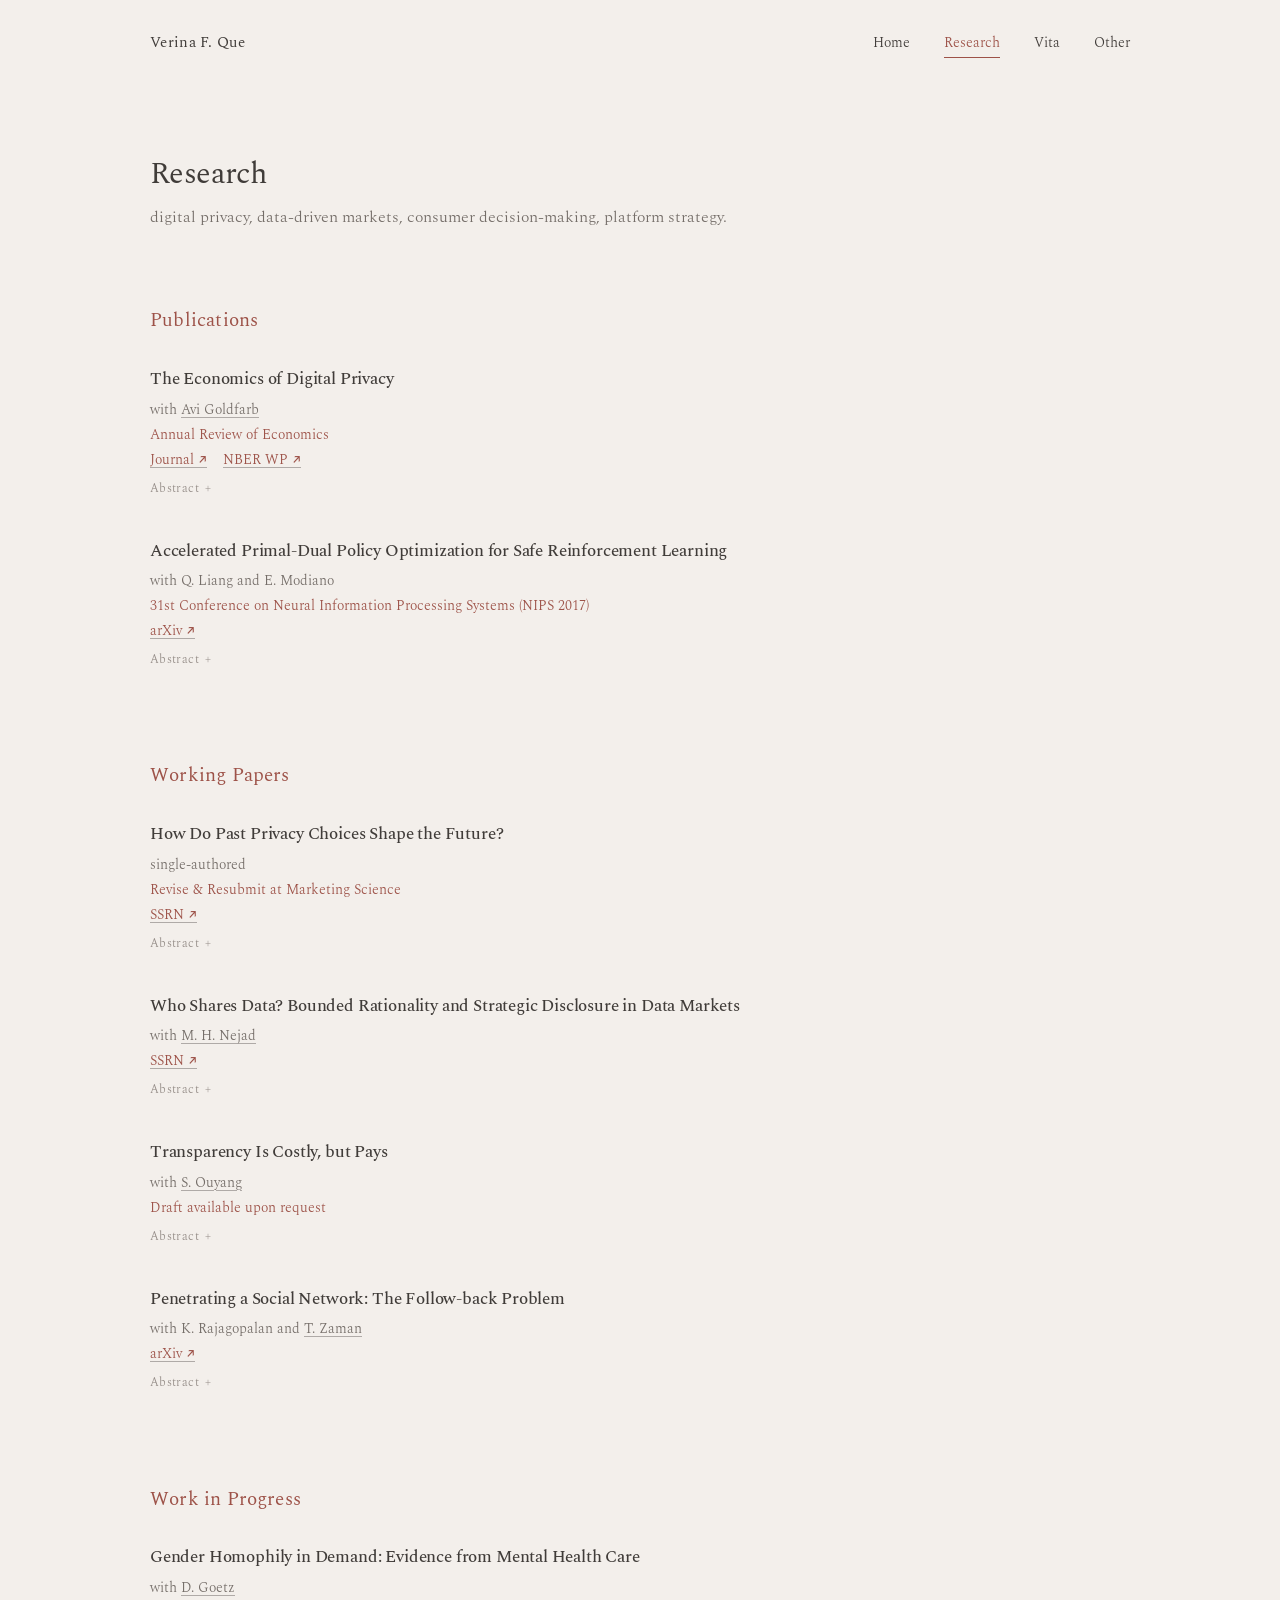
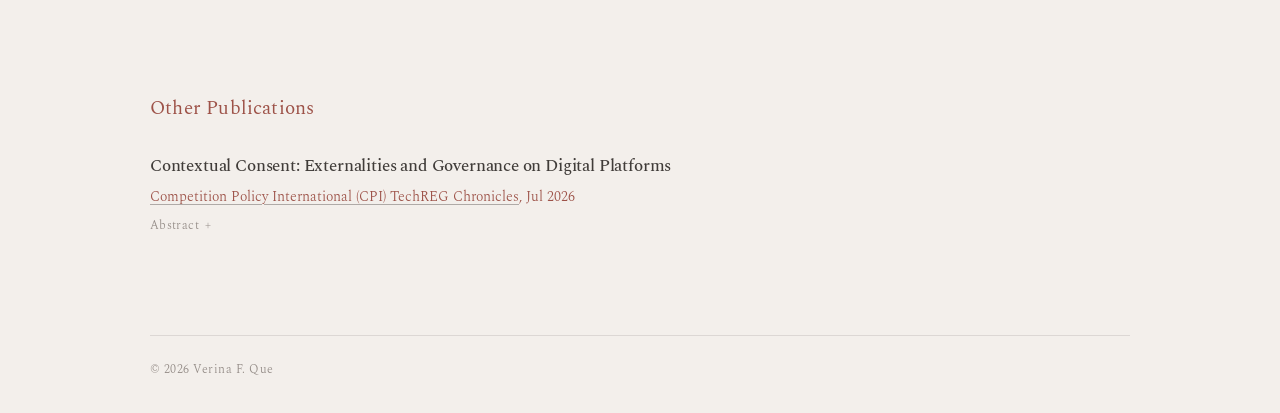
==== research.html @ 129c1a10 "Add files via upload publish personal web" ====
<!doctype html>
<html lang="en">
<head>
  <meta charset="utf-8">
  <meta name="viewport" content="width=device-width, initial-scale=1">
  <title>Research | Verina F. Que</title>
  <meta name="description" content="Publications, working papers, work in progress, and other publications by Verina F. Que.">
  <meta name="author" content="Verina F. Que">
  <meta name="theme-color" content="#F3EFEB">
  <link rel="preconnect" href="https://fonts.googleapis.com">
  <link rel="preconnect" href="https://fonts.gstatic.com" crossorigin>
  <link href="https://fonts.googleapis.com/css2?family=Spectral:wght@300;400;500;600&amp;display=swap" rel="stylesheet">
  <link rel="stylesheet" href="assets/css/style.css">
</head>
<body>
  <a class="skip-link" href="#main-content">Skip to content</a>

  <header class="site-header">
    <div class="header-inner">
      <a class="site-mark" href="index.html">Verina F. Que</a>
      <nav class="site-nav" aria-label="Primary navigation">
        <a href="index.html">Home</a>
        <a href="research.html" aria-current="page">Research</a>
        <a href="vita.html">Vita</a>
        <a href="other.html">Other</a>
      </nav>
    </div>
  </header>

  <main class="site-main" id="main-content">
    <header class="page-heading">
      <h1 class="page-title">Research</h1>
      <p class="page-deck">digital privacy, data-driven markets, consumer decision-making, platform strategy.</p>
    </header>

    <div class="research-content">
      <section class="research-section" aria-labelledby="publications-title">
        <h2 id="publications-title">Publications</h2>
        <ol class="paper-list">
          <li class="paper">
            <article>
              <h3 class="paper-title"><a href="https://www.annualreviews.org/doi/abs/10.1146/annurev-economics-082322-014346" target="_blank" rel="noopener">The Economics of Digital Privacy</a></h3>
              <p class="paper-authors">with <a href="https://www.avigoldfarb.com/" target="_blank" rel="noopener">Avi Goldfarb</a></p>
              <p class="paper-status"><span class="journal">Annual Review of Economics</span></p>
              <p class="paper-links">
                <a class="accent-link" href="https://www.annualreviews.org/doi/abs/10.1146/annurev-economics-082322-014346" target="_blank" rel="noopener">Journal ↗</a>
                <a class="accent-link" href="https://www.nber.org/papers/w30943" target="_blank" rel="noopener">NBER WP ↗</a>
              </p>
              <details class="abstract">
                <summary aria-expanded="false">Abstract</summary>
                <p>There has been increasing attention to privacy in the media and in regulatory discussions. This is a consequence of the increased usefulness of digital data. The literature has emphasized the benefits and costs of digital data flows to consumers and firms. The benefits arise in the form of data-driven innovation, higher-quality products and services that match consumer needs, and increased profits. The costs relate to the intrinsic and instrumental values of privacy. Under standard economic assumptions, this framing of a cost-benefit trade-off might suggest little role for regulation beyond ensuring consumers are appropriately informed in a robust competitive environment. The empirical literature thus far has focused on this direct cost-benefit assessment, examining how privacy regulations have affected various market outcomes. However, an increasing body of theory work emphasizes externalities related to data flows. These externalities, both positive and negative, suggest benefits to the targeted regulation of digital privacy.</p>
              </details>
            </article>
          </li>

          <li class="paper">
            <article>
              <h3 class="paper-title"><a href="https://arxiv.org/abs/1802.06480" target="_blank" rel="noopener">Accelerated Primal-Dual Policy Optimization for Safe Reinforcement Learning</a></h3>
              <p class="paper-authors">with Q. Liang and E. Modiano</p>
              <p class="paper-status"><span class="journal">31st Conference on Neural Information Processing Systems (NIPS 2017)</span></p>
              <p class="paper-links"><a class="accent-link" href="https://arxiv.org/abs/1802.06480" target="_blank" rel="noopener">arXiv ↗</a></p>
              <details class="abstract">
                <summary aria-expanded="false">Abstract</summary>
                <p>Constrained Markov Decision Process (CMDP) is a natural framework for reinforcement learning tasks with safety constraints, where agents learn a policy that maximizes the long-term reward while satisfying the constraints on the long-term cost. A canonical approach for solving CMDPs is the primal-dual method which updates parameters in primal and dual spaces in turn. Existing methods for CMDPs only use on-policy data for dual updates, which results in sample inefficiency and slow convergence. In this paper, we propose a policy search method for CMDPs called Accelerated Primal-Dual Optimization (APDO), which incorporates an off-policy trained dual variable in the dual update procedure while updating the policy in primal space with on-policy likelihood ratio gradient. Experimental results on a simulated robot locomotion task show that APDO achieves better sample efficiency and faster convergence than state-of-the-art approaches for CMDPs.</p>
              </details>
            </article>
          </li>
        </ol>
      </section>

      <section class="research-section" aria-labelledby="working-papers-title">
        <h2 id="working-papers-title">Working Papers</h2>
        <ol class="paper-list">
          <li class="paper">
            <article>
              <h3 class="paper-title"><a href="https://papers.ssrn.com/abstract=6432042" target="_blank" rel="noopener">How Do Past Privacy Choices Shape the Future?</a></h3>
              <p class="paper-authors">single-authored</p>
              <p class="paper-status"><span class="highlight">Revise &amp; Resubmit at Marketing Science</span></p>
              <p class="paper-links"><a class="accent-link" href="https://papers.ssrn.com/abstract=6432042" target="_blank" rel="noopener">SSRN ↗</a></p>
              <details class="abstract">
                <summary aria-expanded="false">Abstract</summary>
                <p>Understanding consumer privacy choices is important because firms trade off the competing goals of data access and privacy protection. This paper demonstrates that past privacy choices affect consumers’ current privacy choices. Such state-dependent choices suggest that privacy choices can have externalities within a platform in which one app's data requests can affect the ability of other apps to collect data. Specifically, I use a consumer-level panel to investigate data consent decisions by consumers on Alipay, a major digital platform that connects users and third-party apps. Taking advantage of a natural experiment that encourages users to accept data requests, I find that the probability of rejecting the next request declines 15%. This effect decays over time, is larger for users who did not previously look over the privacy terms, and is larger when the next request is in a weak preference service context, categorized by a large language model (LLM). The effect does not differ by whether the specific data requested in consecutive data consent decisions is the same nor by the overall rate of data consent given by the consumer. Overall, I interpret these results to suggest that the externalities arising from state-dependent data consent choices are temporary. Nevertheless, they can positively or negatively impact the ability of apps to collect data, and therefore platforms have incentives to encourage apps to provide consumer-friendly data request designs.</p>
              </details>
            </article>
          </li>

          <li class="paper">
            <article>
              <h3 class="paper-title"><a href="https://ssrn.com/abstract=7103499" target="_blank" rel="noopener">Who Shares Data? Bounded Rationality and Strategic Disclosure in Data Markets</a></h3>
              <p class="paper-authors">with <a href="https://www.mohaddesehheydarinejad.com/" target="_blank" rel="noopener">M. H. Nejad</a></p>
              <p class="paper-links"><a class="accent-link" href="https://ssrn.com/abstract=7103499" target="_blank" rel="noopener">SSRN ↗</a></p>
              <details class="abstract">
                <summary aria-expanded="false">Abstract</summary>
                <p>Privacy regulation relies on informed consent, delegating consumer protection to consumer choice. But the payoff to sharing depends on how firms use data and on who else shares, so disclosure is a strategic decision, and consumers differ in their ability to reason through it. This paper studies how bounded rationality affects the welfare consequences of privacy policies that improve information or individual sophistication, such as national campaign. We model data disclosure as a simultaneous strategic game in which a consumer’s payoff depends on both firm use of the data and the composition of the pool that agrees to share. We estimate a cognitive-hierarchy model using a data-sharing study fielded through the Dutch LISS panel, in which 3,598 respondents rated their trust in nine organizations and made a real decision whether to share their data with academic researchers. The estimates imply substantial heterogeneity in strategic sophistication: most consumers do not fully internalize the strategic consequences of disclosure, and beliefs about downstream data use differ sharply across organizations. We then evaluate a transparency policy that improves consumers’ understanding of disclosure and shifts the population toward higher cognitive sophistication. The policy generates a direct welfare gain for previously naive consumers by correcting their disclosure mistakes, but it also induces adverse selection in the disclosure pool, lowering realized payoffs through an equilibrium channel. This sorting creates a privacy externality whose extent is bounded by the cognitive distribution. Whether transparency increases average welfare, therefore, depends on the joint distribution of cognitive types and data values in the population.</p>
              </details>
            </article>
          </li>

          <li class="paper">
            <article>
              <h3 class="paper-title">Transparency Is Costly, but Pays</h3>
              <p class="paper-authors">with <a href="https://www.shumiaoouyang.com/" target="_blank" rel="noopener">S. Ouyang</a></p>
              <p class="paper-status"><span class="highlight">Draft available upon request</span></p>
              <details class="abstract">
                <summary aria-expanded="false">Abstract</summary>
                <p>Platforms increasingly offer privacy controls, but does being transparent about these controls help or hurt the platform? We conduct a large-scale field experiment on one of the largest global platforms, with over 8,000 users, in which the treatment group receives information highlighting centralized data authorization tools, while the control group does not. Using field experiment and difference-in-differences specifications, we find that the treated group exhibits both higher direct engagement with the privacy tools and higher downstream platform engagement and trust. First, direct engagement with the privacy tools substantially increases. Second, downstream platform engagement and trust increase, with page views, active duration, and asset balances all rising, while contextual app-level data consent decisions remain unchanged at users' own privacy preference levels. Third, the direct and downstream effects are driven by distinct user segments: tool usage increases are concentrated among low-knowledge users (closing an awareness gap), while engagement and trust increases are concentrated among intrinsically privacy-sensitive users (consistent with enhanced perceived control). Consumers bear real privacy costs on platforms. Transparency decreases these costs by improving the decision environment through greater perceived control and clarity, while leaving consent-level data sharing with third-party apps unaffected. Transparency pays.</p>
              </details>
            </article>
          </li>

          <li class="paper">
            <article>
              <h3 class="paper-title"><a href="https://arxiv.org/abs/1804.02608" target="_blank" rel="noopener">Penetrating a Social Network: The Follow-back Problem</a></h3>
              <p class="paper-authors">with K. Rajagopalan and <a href="https://som.yale.edu/faculty-research/faculty-directory/tauhid-zaman" target="_blank" rel="noopener">T. Zaman</a></p>
              <p class="paper-links"><a class="accent-link" href="https://arxiv.org/abs/1804.02608" target="_blank" rel="noopener">arXiv ↗</a></p>
              <details class="abstract">
                <summary aria-expanded="false">Abstract</summary>
                <p>Online platforms enable firms, creators, and communities to grow by initiating lightweight interactions (e.g., following and resharing) that may lead users to reciprocate. Because reciprocation depends not only on a target user’s attributes but also on endogenous social proof created by previously acquired connections, outreach is a sequential decision problem on a directed network. We study the follow-back problem: given a set of target users and a budget of outreach actions, choose an interaction sequence to maximize the expected number of targets who follow back. Using a large set of real platform interactions, we find that the degree of the target and the size of the mutual neighborhood of the agent and target in the network affect the probability of a target following an agent. Based on our empirical findings, we then propose a model for targets following an agent. Using this model, we solve the follow-back problem exactly on directed acyclic graphs and derive a closed-form expression for the expected number of follows an agent receives under the optimal policy. We then formulate the follow-back problem on an arbitrary graph as an integer program. To evaluate our integer-program-based policies, we conduct simulations on real social network topologies. The results show that our policies substantially outperform random and centrality-based policies, revealing that effective growth strategies prioritize high-susceptibility “stepping-stone” users who create overlap with high-value targets rather than globally central users.</p>
              </details>
            </article>
          </li>
        </ol>
      </section>

      <section class="research-section" aria-labelledby="work-in-progress-title">
        <h2 id="work-in-progress-title">Work in Progress</h2>
        <ol class="paper-list">
          <li class="paper">
            <article>
              <h3 class="paper-title">Gender Homophily in Demand: Evidence from Mental Health Care</h3>
              <p class="paper-authors">with <a href="https://www.dtgoetz.com/" target="_blank" rel="noopener">D. Goetz</a></p>
            </article>
          </li>
        </ol>
      </section>

      <section class="research-section" aria-labelledby="other-publications-title">
        <h2 id="other-publications-title">Other Publications</h2>
        <ol class="paper-list">
          <li class="paper">
            <article>
              <h3 class="paper-title"><a href="https://www.pymnts.com/cpi-posts/contextual-consent-externalities-and-governance-on-digital-platforms/" target="_blank" rel="noopener">Contextual Consent: Externalities and Governance on Digital Platforms</a></h3>
              <p class="paper-status"><span class="journal"><a href="https://www.pymnts.com/cpi_category/techreg-chronicle-july-2026/" target="_blank" rel="noopener">Competition Policy International (CPI) TechREG Chronicles</a>, Jul 2026</span></p>
              <details class="abstract">
                <summary aria-expanded="false">Abstract</summary>
                <p>Privacy law evaluates consent one prompt at a time. On digital platforms that view is incomplete: users meet repeated requests through a shared interface, and each choice can shift the next. This article treats consent as a platform-mediated market process, using panel data from a leading global all-round service platform together with a randomized field experiment in the same environment. What a screen-by-screen focus misses is that consent decisions do not stay local; they spill across the platform through two externalities. The first is a cross-app externality: one app’s data request can shift the user’s later consent rate for another app’s request. The second is a trust externality: poorly designed or hard-to-reverse consent affects not just one authorization but also users’ trust in the platform environment. Better consent infrastructure redirects data toward firms users genuinely trust and away from those that profit on friction, turning privacy into a dimension of quality competition rather than a compliance cost.</p>
              </details>
            </article>
          </li>
        </ol>
      </section>
    </div>
  </main>

  <footer class="site-footer">
    <p>© 2026 Verina F. Que</p>
  </footer>
  <script src="assets/js/site.js"></script>
</body>
</html>
---- assets/css/style.css ----
:root {
  --background: #F3EFEB;
  --text: #403c39;
  --muted: #746d68;
  --faint: #938b86;
  --accent: #9D5248;
  --line: rgba(64, 60, 57, 0.13);
  --page-width: 980px;
  --reading-width: 720px;
}

*,
*::before,
*::after {
  box-sizing: border-box;
}

html {
  scroll-behavior: smooth;
}

body {
  margin: 0;
  background: var(--background);
  color: var(--text);
  font: 300 16px/1.6 Spectral, Georgia, serif;
  -webkit-font-smoothing: antialiased;
  text-rendering: optimizeLegibility;
}

img {
  display: block;
  max-width: 100%;
}

a {
  color: inherit;
  text-decoration-color: rgba(64, 60, 57, 0.38);
  text-decoration-thickness: 1px;
  text-underline-offset: 0.18em;
  transition: color 160ms ease, text-decoration-color 160ms ease;
}

a:hover {
  color: var(--muted);
  text-decoration-color: currentColor;
}

.quiet-link {
  color: var(--muted);
  text-decoration: none;
}

.quiet-link:hover {
  color: var(--text);
  text-decoration: none;
}

a:focus-visible,
button:focus-visible,
summary:focus-visible {
  outline: 2px solid var(--accent);
  outline-offset: 4px;
}

p,
h1,
h2,
h3,
figure,
ul,
ol {
  margin-top: 0;
}

.skip-link {
  position: fixed;
  top: 10px;
  left: 10px;
  z-index: 20;
  padding: 7px 12px;
  background: var(--text);
  color: var(--background);
  transform: translateY(-150%);
}

.skip-link:focus {
  transform: translateY(0);
}

.site-header {
  width: min(calc(100% - 40px), var(--page-width));
  margin: 0 auto;
  padding: 28px 0 20px;
}

.header-inner {
  display: flex;
  align-items: baseline;
  gap: 28px;
}

.site-mark {
  margin-right: auto;
  font-weight: 400;
  font-size: 15px;
  letter-spacing: 0.02em;
  text-decoration: none;
}

.site-nav {
  display: flex;
  justify-content: flex-end;
  gap: clamp(18px, 3vw, 34px);
}

.site-nav a {
  position: relative;
  padding: 4px 0;
  font-size: 14px;
  text-decoration: none;
}

.site-nav a::after {
  position: absolute;
  right: 0;
  bottom: 0;
  left: 0;
  height: 1px;
  background: var(--accent);
  content: "";
  opacity: 0;
  transform: scaleX(0.6);
  transition: opacity 160ms ease, transform 160ms ease;
}

.site-nav a:hover::after,
.site-nav a[aria-current="page"]::after {
  opacity: 1;
  transform: scaleX(1);
}

.site-nav a[aria-current="page"] {
  color: var(--accent);
}

.site-main {
  width: min(calc(100% - 40px), var(--page-width));
  min-height: calc(100vh - 190px);
  margin: 0 auto;
  padding: clamp(34px, 7vw, 76px) 0 100px;
}

.site-footer {
  width: min(calc(100% - 40px), var(--page-width));
  margin: 0 auto;
  padding: 24px 0 34px;
  border-top: 1px solid var(--line);
  color: var(--faint);
  font-size: 12px;
  letter-spacing: 0.04em;
}

.site-footer p {
  margin-bottom: 0;
}

/* Home */
.home-grid {
  display: grid;
  grid-template-columns: 158px minmax(0, 1fr);
  gap: clamp(24px, 4.5vw, 52px);
  align-items: start;
}

.portrait-frame {
  width: 158px;
  margin: 0;
}

.portrait-frame img {
  width: 158px;
  height: 210px;
  object-fit: cover;
  object-position: center 30%;
  border: 1px solid rgba(64, 60, 57, 0.08);
  border-radius: 4px;
  box-shadow: 0 10px 30px rgba(64, 60, 57, 0.08);
}

.photo-email {
  margin-top: 9px;
  color: var(--muted);
  font: 300 12px/1.45 Spectral, Georgia, serif;
  letter-spacing: 0.01em;
  white-space: nowrap;
}

.home-intro {
  max-width: 620px;
  padding-top: 2px;
}

.home-intro h1,
.page-title {
  margin-bottom: 4px;
  font: 400 30px/1.35 Spectral, Georgia, serif;
  letter-spacing: -0.02em;
}

.affiliation {
  margin-bottom: 30px;
  color: var(--muted);
  font-size: 13px;
  line-height: 1.5;
}

.affiliation-role,
.affiliation-school {
  display: block;
}

.affiliation-school {
  white-space: nowrap;
}

.section-label {
  margin-bottom: 16px;
  color: var(--accent);
  font: 400 17px/1.35 Spectral, Georgia, serif;
  letter-spacing: 0.015em;
}

.home-intro p:not(.affiliation),
.other-intro p {
  margin-bottom: 17px;
  font: 300 14px/1.6 Spectral, Georgia, serif;
}

.home-intro p:last-child {
  margin-bottom: 0;
}

/* Shared page heading */
.page-heading {
  max-width: var(--reading-width);
  margin-bottom: clamp(54px, 8vw, 78px);
}

.page-heading .page-title {
  margin-bottom: 10px;
}

.page-deck {
  max-width: 620px;
  margin-bottom: 0;
  color: var(--muted);
}

/* Research */
.research-content {
  max-width: var(--reading-width);
}

.research-section {
  margin-bottom: clamp(68px, 9vw, 94px);
}

.research-section:last-child {
  margin-bottom: 0;
}

.research-section > h2,
.vita-section > h2 {
  margin-bottom: 34px;
  color: var(--accent);
  font: 400 19px/1.35 Spectral, Georgia, serif;
  letter-spacing: 0.01em;
}

.paper-list {
  display: grid;
  gap: 42px;
  margin: 0;
  padding: 0;
  list-style: none;
}

.paper-title {
  margin-bottom: 7px;
  font: 500 17px/1.38 Spectral, Georgia, serif;
  letter-spacing: -0.01em;
}

.paper-title a {
  text-decoration: none;
}

.paper-authors,
.paper-status,
.paper-links {
  margin-bottom: 4px;
  color: var(--muted);
  font-size: 14px;
  line-height: 1.5;
}

.paper-status .highlight,
.journal,
.paper-links .accent-link,
.accent-link {
  color: var(--accent);
}

.paper-links a {
  margin-right: 12px;
}

.abstract {
  margin-top: 9px;
}

.abstract summary {
  width: max-content;
  color: var(--faint);
  cursor: pointer;
  font-size: 12px;
  letter-spacing: 0.03em;
  list-style: none;
}

.abstract summary::-webkit-details-marker {
  display: none;
}

.abstract summary::after {
  display: inline-block;
  margin-left: 6px;
  content: "+";
}

.abstract[open] summary::after {
  content: "−";
}

.abstract p {
  margin: 14px 0 0;
  padding-top: 14px;
  border-top: 1px solid var(--line);
  color: var(--muted);
  font-size: 14px;
  line-height: 1.68;
  text-align: justify;
}

/* Vita */
.vita-content {
  max-width: var(--reading-width);
  font: 300 14px/1.6 Spectral, Georgia, serif;
}

.vita-section {
  margin-bottom: clamp(58px, 8vw, 78px);
}

.vita-section:last-child {
  margin-bottom: 0;
}

.vita-list,
.teaching-list,
.education-list {
  margin: 0;
  padding: 0;
  list-style: none;
}

.vita-list {
  display: grid;
  gap: 12px;
}

.vita-list li {
  position: relative;
  padding-left: 18px;
}

.vita-list li::before {
  position: absolute;
  top: 0;
  left: 0;
  color: var(--accent);
  content: "·";
  font-weight: 600;
}

.teaching-list,
.education-list {
  display: grid;
  gap: 24px;
}

.teaching-group + .teaching-group {
  margin-top: 36px;
}

.institution-heading {
  margin-bottom: 18px;
  color: var(--muted);
  font: 600 15px/1.45 Spectral, Georgia, serif;
  letter-spacing: 0.01em;
}

.vita-item-title {
  margin-bottom: 3px;
  font-weight: 400;
}

.vita-item-detail {
  margin-bottom: 0;
  color: var(--muted);
  font-size: 14px;
}

.reference-card p {
  margin-bottom: 2px;
}

.reference-name {
  font-weight: 400;
}

/* Other */
.other-intro {
  max-width: 700px;
  margin-bottom: clamp(84px, 13vw, 132px);
}

.other-intro .page-title {
  margin-bottom: 30px;
}

.ballet-gallery {
  max-width: 820px;
}

.ballet-photo {
  width: fit-content;
  max-width: 100%;
  margin-top: 0;
  margin-bottom: clamp(96px, 16vw, 170px);
}

.ballet-photo:last-child {
  margin-bottom: 0;
}

.ballet-photo img {
  height: auto;
  border-radius: 2px;
  box-shadow: 0 9px 30px rgba(64, 60, 57, 0.08);
}

.ballet-photo figcaption {
  margin-top: 10px;
  color: var(--faint);
  font-size: 12px;
  font-style: italic;
  letter-spacing: 0.025em;
}

.photo-left {
  margin-right: auto;
  margin-left: 5%;
}

.photo-center {
  margin-right: auto;
  margin-left: auto;
}

.photo-right {
  margin-right: 4%;
  margin-left: auto;
}

.photo-portrait img {
  width: clamp(150px, 20vw, 205px);
}

.photo-landscape img {
  width: clamp(250px, 38vw, 355px);
}

.visually-hidden {
  position: absolute !important;
  width: 1px !important;
  height: 1px !important;
  padding: 0 !important;
  margin: -1px !important;
  overflow: hidden !important;
  clip: rect(0, 0, 0, 0) !important;
  white-space: nowrap !important;
  border: 0 !important;
}

@media (max-width: 820px) and (min-width: 721px) {
  .home-grid {
    grid-template-columns: 148px minmax(0, 1fr);
  }

  .portrait-frame,
  .portrait-frame img {
    width: 148px;
  }

  .portrait-frame img {
    height: 197px;
  }
}

@media (max-width: 720px) {
  .site-header,
  .site-main,
  .site-footer {
    width: min(calc(100% - 32px), var(--page-width));
  }

  .site-header {
    padding-top: 20px;
  }

  .header-inner {
    align-items: center;
    gap: 14px;
  }

  .site-mark {
    font-size: 14px;
  }

  .site-nav {
    gap: 15px;
  }

  .site-nav a {
    font-size: 13px;
  }

  .site-main {
    padding-top: 34px;
    padding-bottom: 74px;
  }

  .home-grid {
    grid-template-columns: 1fr;
    gap: 34px;
  }

  .portrait-frame {
    width: 120px;
  }

  .portrait-frame img {
    width: 120px;
    height: 159px;
  }

  .home-intro h1,
  .page-title {
    font-size: 26px;
  }

  .affiliation-school {
    white-space: normal;
  }

  .page-heading {
    margin-bottom: 48px;
  }

  .research-section,
  .vita-section {
    margin-bottom: 60px;
  }

  .research-section > h2,
  .vita-section > h2 {
    margin-bottom: 27px;
    font-size: 18px;
  }

  .paper-list {
    gap: 36px;
  }

  .paper {
    padding-left: 27px;
  }

  .abstract p {
    text-align: left;
  }

  .other-intro {
    margin-bottom: 76px;
  }

  .ballet-photo {
    margin-bottom: 84px;
  }

  .photo-left {
    margin-left: 0;
  }

  .photo-right {
    margin-right: 0;
  }
}

@media (max-width: 500px) {
  .header-inner {
    display: block;
  }

  .site-mark {
    display: none;
  }

  .site-nav {
    justify-content: space-between;
    width: 100%;
  }

  .site-nav a {
    font-size: 12.5px;
  }
}

@media (prefers-reduced-motion: reduce) {
  html {
    scroll-behavior: auto;
  }

  *,
  *::before,
  *::after {
    transition-duration: 0.01ms !important;
    animation-duration: 0.01ms !important;
    animation-iteration-count: 1 !important;
  }
}
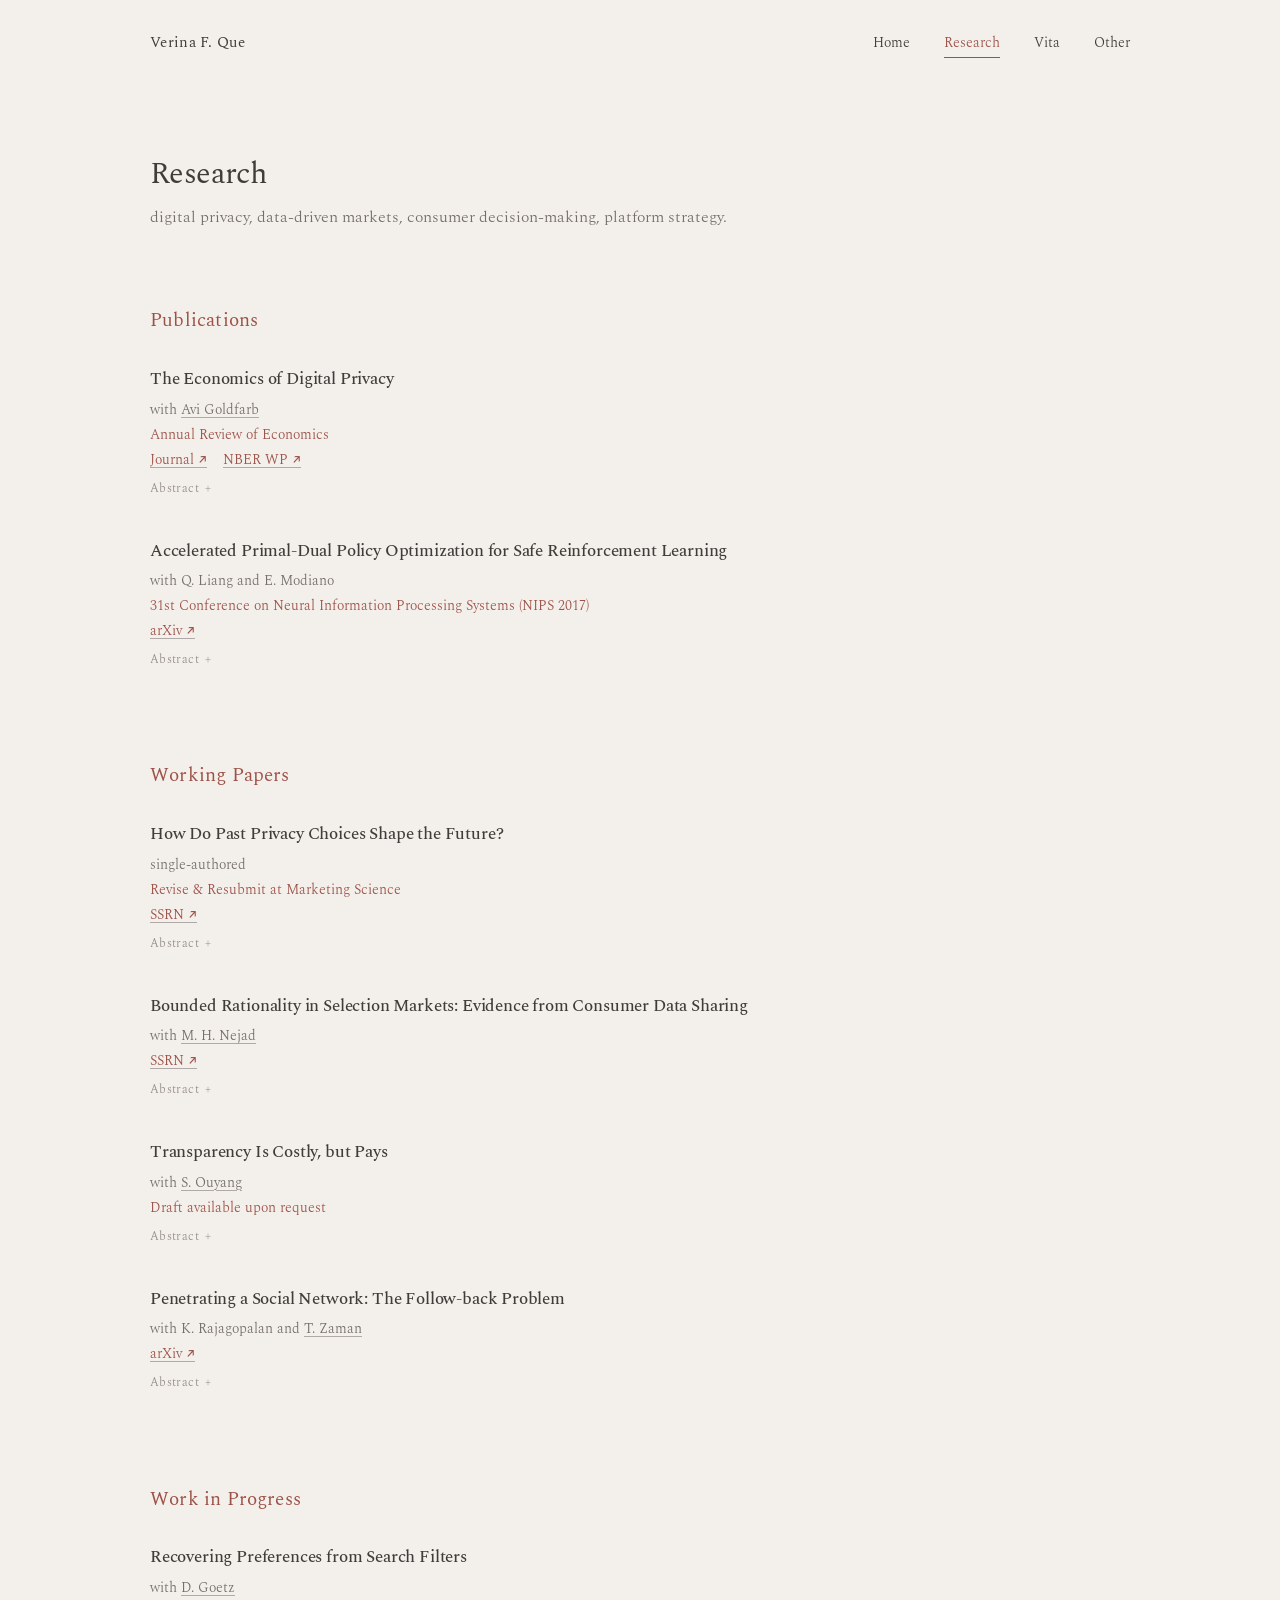
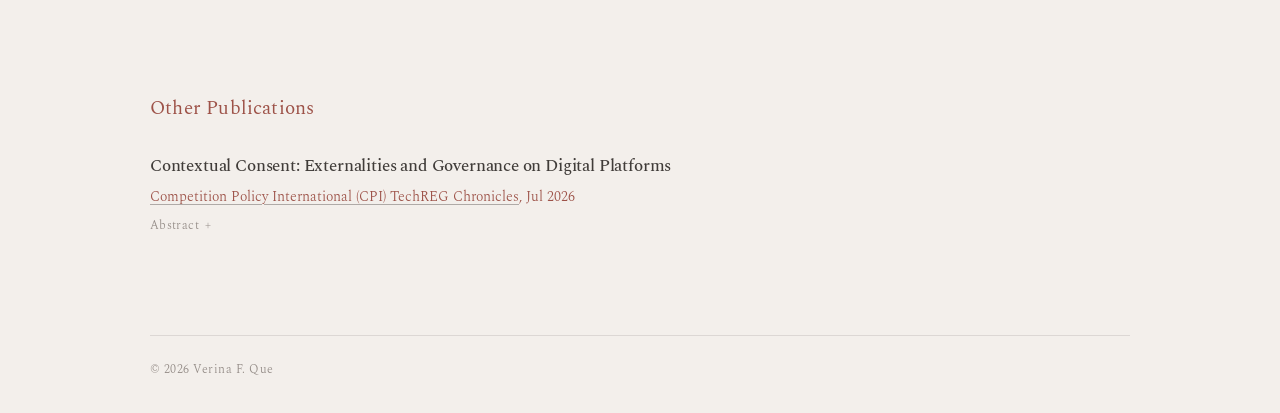
==== commit 60a0355c: "Update bio & research paper names" ====
--- a/research.html
+++ b/research.html
@@ -86,9 +86,9 @@
 
           <li class="paper">
             <article>
-              <h3 class="paper-title"><a href="https://ssrn.com/abstract=7103499" target="_blank" rel="noopener">Who Shares Data? Bounded Rationality and Strategic Disclosure in Data Markets</a></h3>
+              <h3 class="paper-title"><a href="https://papers.ssrn.com/sol3/papers.cfm?abstract_id=7101618" target="_blank" rel="noopener">Bounded Rationality in Selection Markets: Evidence from Consumer Data Sharing</a></h3>
               <p class="paper-authors">with <a href="https://www.mohaddesehheydarinejad.com/" target="_blank" rel="noopener">M. H. Nejad</a></p>
-              <p class="paper-links"><a class="accent-link" href="https://ssrn.com/abstract=7103499" target="_blank" rel="noopener">SSRN ↗</a></p>
+              <p class="paper-links"><a class="accent-link" href="https://papers.ssrn.com/sol3/papers.cfm?abstract_id=7101618" target="_blank" rel="noopener">SSRN ↗</a></p>
               <details class="abstract">
                 <summary aria-expanded="false">Abstract</summary>
                 <p>Privacy regulation relies on informed consent, delegating consumer protection to consumer choice. But the payoff to sharing depends on how firms use data and on who else shares, so disclosure is a strategic decision, and consumers differ in their ability to reason through it. This paper studies how bounded rationality affects the welfare consequences of privacy policies that improve information or individual sophistication, such as national campaign. We model data disclosure as a simultaneous strategic game in which a consumer’s payoff depends on both firm use of the data and the composition of the pool that agrees to share. We estimate a cognitive-hierarchy model using a data-sharing study fielded through the Dutch LISS panel, in which 3,598 respondents rated their trust in nine organizations and made a real decision whether to share their data with academic researchers. The estimates imply substantial heterogeneity in strategic sophistication: most consumers do not fully internalize the strategic consequences of disclosure, and beliefs about downstream data use differ sharply across organizations. We then evaluate a transparency policy that improves consumers’ understanding of disclosure and shifts the population toward higher cognitive sophistication. The policy generates a direct welfare gain for previously naive consumers by correcting their disclosure mistakes, but it also induces adverse selection in the disclosure pool, lowering realized payoffs through an equilibrium channel. This sorting creates a privacy externality whose extent is bounded by the cognitive distribution. Whether transparency increases average welfare, therefore, depends on the joint distribution of cognitive types and data values in the population.</p>
@@ -127,7 +127,7 @@
         <ol class="paper-list">
           <li class="paper">
             <article>
-              <h3 class="paper-title">Gender Homophily in Demand: Evidence from Mental Health Care</h3>
+              <h3 class="paper-title">Recovering Preferences from Search Filters</h3>
               <p class="paper-authors">with <a href="https://www.dtgoetz.com/" target="_blank" rel="noopener">D. Goetz</a></p>
             </article>
           </li>
